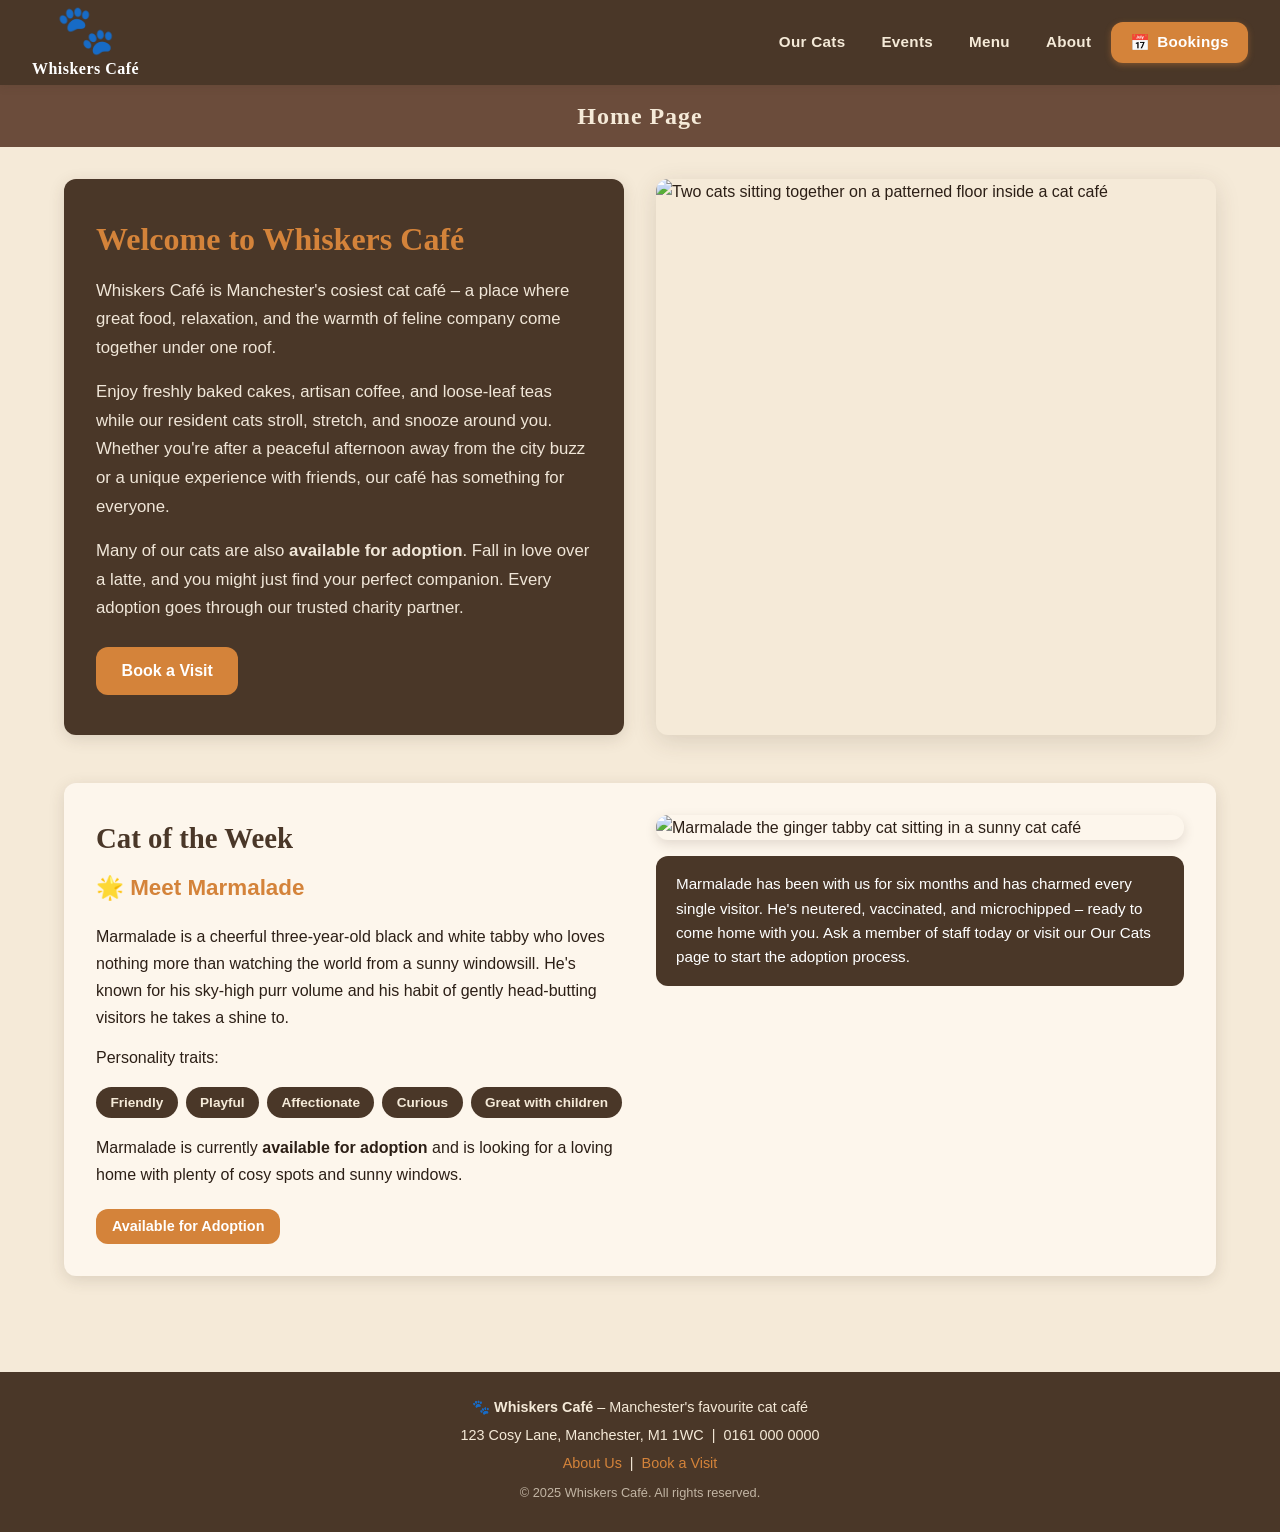
==== Pages/index.html @ 0d64968f "Add files via upload" ====
<!DOCTYPE html>
<html lang="en">
<head>
  <meta charset="UTF-8" />
  <meta name="viewport" content="width=device-width, initial-scale=1.0" />
  <title>Whiskers Café – Home</title>
  <!-- Link to the shared stylesheet for all pages -->
  <link rel="stylesheet" href="../CSS/style.css" />
  <!-- Google Fonts are loaded inside the CSS @import -->
</head>
<body>

  <!--NAVIGATION BAR (shared across every page)-->
  <nav class="navbar" role="navigation" aria-label="Main navigation">

    <!-- Logo: café name + paw print emoji -->
    <a href="index.html" class="nav-logo" aria-label="Whiskers Café home">
      <span class="paw-icon" aria-hidden="true">🐾</span>
      <span class="logo-text">Whiskers Café</span>
    </a>

    <!-- Hamburger button – visible only on mobile via CSS -->
    <button class="nav-toggle" aria-controls="nav-links" aria-expanded="false"
            aria-label="Toggle navigation menu">
      <span></span><span></span><span></span>
    </button>

    <!-- Navigation links list -->
    <ul class="nav-links" id="nav-links" role="list">
      <li><a href="OurCats.html">Our Cats</a></li>
      <li><a href="events.html">Events</a></li>
      <li><a href="menu.html">Menu</a></li>
      <li><a href="about.html">About</a></li>
      <!-- Bookings button stands out with special styling and calendar icon -->
      <li>
        <a href="bookings.html" class="btn-booking">
          <span class="cal-icon" aria-hidden="true">📅</span>
          Bookings
        </a>
      </li>
    </ul>

  </nav>
  <!-- end nav -->


  <!-- ============================================================
       PAGE TITLE BANNER
       ============================================================ -->
  <div class="page-banner" role="banner">
    <h1>Home Page</h1>
  </div>


  <!-- ============================================================
       MAIN CONTENT
       ============================================================ -->
  <main class="home-main">

    <!-- ──────────────────────────────────────────
         SECTION 1: Hero – intro text + café image
         Two-column layout (text left, image right)
         ────────────────────────────────────────── -->
    <section class="hero-section" aria-label="Welcome to Whiskers Café">

      <!-- Left column: introductory text box -->
      <div class="hero-text-box">
        <h2>Welcome to Whiskers Café</h2>
        <p>
          Whiskers Café is Manchester's cosiest cat café – a place where great food,
          relaxation, and the warmth of feline company come together under one roof.
        </p>
        <p>
          Enjoy freshly baked cakes, artisan coffee, and loose-leaf teas while our
          resident cats stroll, stretch, and snooze around you. Whether you're after
          a peaceful afternoon away from the city buzz or a unique experience with
          friends, our café has something for everyone.
        </p>
        <p>
          Many of our cats are also <strong>available for adoption</strong>. Fall in
          love over a latte, and you might just find your perfect companion.
          Every adoption goes through our trusted charity partner.
        </p>
        <!-- CTA links to the Bookings page -->
        <a href="bookings.html" class="btn-cta">Book a Visit</a>
      </div>

      <!-- Right column: hero photograph of café cats -->
      <div class="hero-image">
        <img
          src="../Digital Assets/furrycatsonfloor.jpg"
          alt="Two cats sitting together on a patterned floor inside a cat café"
          loading="lazy"
        />
      </div>

    </section>
    <!-- end hero section -->


    <!-- ──────────────────────────────────────────
         SECTION 2: Cat of the Week
         Two-column (text left, image + caption right)
         ────────────────────────────────────────── -->
    <section class="cotw-section" aria-label="Cat of the Week">

      <!-- Left column: cat details -->
      <div class="cotw-text">
        <h2>Cat of the Week</h2>
        <p class="cotw-name">🌟 Meet Marmalade</p>
        <p>
          Marmalade is a cheerful three-year-old black and white tabby who loves nothing more
          than watching the world from a sunny windowsill. He's known for his
          sky-high purr volume and his habit of gently head-butting visitors he
          takes a shine to.
        </p>
        <p>Personality traits:</p>
        <ul class="cotw-traits">
          <li>Friendly</li>
          <li>Playful</li>
          <li>Affectionate</li>
          <li>Curious</li>
          <li>Great with children</li>
        </ul>
        <p>
          Marmalade is currently <strong>available for adoption</strong> and is looking
          for a loving home with plenty of cosy spots and sunny windows.
        </p>
        <span class="adoption-badge">Available for Adoption</span>
      </div>

      <!-- Right column: cat photo + caption box underneath -->
      <div class="cotw-image-col">
        <img
          src="../Digital Assets/Catinbasket.jpg"
          alt="Marmalade the ginger tabby cat sitting in a sunny cat café"
          loading="lazy"
        />
        <!-- Caption box below the image -->
        <div class="cotw-caption">
          Marmalade has been with us for six months and has charmed every single
          visitor. He's neutered, vaccinated, and microchipped – ready to come home
          with you. Ask a member of staff today or visit our Our Cats page to
          start the adoption process.
        </div>
      </div>

    </section>
    <!-- end cat of the week section -->

  </main>
  <!-- end main -->


  <!-- FOOTER (shared across every page)-->
  <footer>
    <p>🐾 <strong>Whiskers Café</strong> – Manchester's favourite cat café</p>
    <p>123 Cosy Lane, Manchester, M1 1WC &nbsp;|&nbsp; 0161 000 0000</p>
    <p>
      <a href="about.html">About Us</a> &nbsp;|&nbsp;
      <a href="bookings.html">Book a Visit</a>
    </p>
    <p style="margin-top:0.5rem; font-size:0.8rem; opacity:0.7;">
      &copy; 2025 Whiskers Café. All rights reserved.
    </p>
  </footer>

  <!-- Link to the shared JavaScript file -->
  <script src="../JS/Script.js"></script>
</body>
</html>
---- CSS/style.css ----
/* TABLE OF CONTENTS:
   1. CSS Variables & Reset
   2. Global / Base Styles
   3. Navigation Bar (shared across all pages)
   4. Page Title Banner (shared across all pages)
   5. Footer (shared across all pages)
   6. HOME PAGE
   7. OUR CATS PAGE
   8. EVENTS PAGE
   9. MENU PAGE 
   10.ABOUT PAGE
   11.BOOKINGS PAGE
   12.Responsiveness / Media Queries
  = */


/* 
   1. CSS VARIABLES & RESET */

/* CSS custom properties (variables) for the colour scheme.
   Changing a value here updates it everywhere on the site. */
:root {
  --beige:        #f5ead8;   /* Light beige – main page background       */
  --cream:        #fdf6ec;   /* Cream – card & form backgrounds           */
  --brown-dark:   #4a3728;   /* Dark brown – nav, headings, card bodies   */
  --brown-mid:    #6b4c3b;   /* Mid brown – secondary backgrounds         */
  --brown-light:  #8b6653;   /* Light brown – borders, subtle accents     */
  --orange:       #d4833a;   /* Warm orange – primary highlight / CTAs    */
  --orange-hover: #b85e25;   /* Darker orange – button hover states       */
  --white:        #ffffff;
  --text-dark:    #2c1f16;   /* Very dark brown for body text             */
  --shadow:       rgba(74, 55, 40, 0.15);

  --font-display: 'Playfair Display', Georgia, serif;   /* headings        */
  --font-body:    'Lato', Arial, sans-serif;            /* body / UI text  */

  --radius:  12px;   /* Standard border-radius for cards / buttons */
  --radius-sm: 6px;
  --transition: 0.3s ease;
}

/* Universal box-sizing reset – prevents padding from adding to element width */
*, *::before, *::after {
  box-sizing: border-box;
  margin: 0;
  padding: 0;
}

/* ============================================================
   2. GLOBAL / BASE STYLES
   ============================================================ */

/* Base page styling shared by all pages */
body {
  background-color: var(--beige);
  color: var(--text-dark);
  font-family: var(--font-body);
  font-size: 16px;
  line-height: 1.6;
  min-height: 100vh;
}

/* Import Google Fonts for the display (heading) and body typefaces */
@import url('https://fonts.googleapis.com/css2?family=Playfair+Display:wght@400;600;700&family=Lato:wght@300;400;700&display=swap');

/* Smooth scrolling for any anchor links */
html { scroll-behavior: smooth; }

/* All images are responsive by default */
img {
  max-width: 100%;
  height: auto;
  display: block;
}

/* Utility – visually hidden but accessible to screen readers */
.sr-only {
  position: absolute;
  width: 1px; height: 1px;
  overflow: hidden;
  clip: rect(0,0,0,0);
  white-space: nowrap;
}

/* ============================================================
   3. NAVIGATION BAR
   Shared component – appears on every page
   ============================================================ */

/* Outer nav wrapper */
.navbar {
  background-color: var(--brown-dark);
  padding: 0 2rem;
  display: flex;
  align-items: center;
  justify-content: space-between;
  flex-wrap: wrap;
  gap: 0.5rem;
  min-height: 70px;
  position: sticky;
  top: 0;
  z-index: 1000;   /* Sits above all page content when scrolling */
  box-shadow: 0 2px 8px var(--shadow);
}

/* Logo block – sits on the left of the nav */
.nav-logo {
  display: flex;
  flex-direction: column;
  align-items: center;
  justify-content: center;
  gap: 0.3rem;
  text-decoration: none;
  padding: 0.4rem 0;
}

/* Paw print icon inside the logo */
.nav-logo .paw-icon {
  font-size: 3rem;
  line-height: 1;
}

/* Café name text next to the paw icon */
.nav-logo .logo-text {
  font-family: var(--font-display);
  font-size: 1rem;
  font-weight: 700;
  color: var(--white);
  letter-spacing: 0.03em;
  line-height: 1.2;
}

/* Container for the navigation links */
.nav-links {
  display: flex;
  align-items: center;
  gap: 0.25rem;
  list-style: none;
  flex-wrap: wrap;
}

/* Individual nav link anchor tags */
.nav-links a {
  display: inline-block;
  padding: 0.45rem 1rem;
  color: var(--beige);
  text-decoration: none;
  font-weight: 600;
  font-size: 0.95rem;
  border-radius: var(--radius-sm);
  transition: background var(--transition), color var(--transition);
  letter-spacing: 0.02em;
}

/* Hover state for standard nav links */
.nav-links a:hover,
.nav-links a:focus {
  background-color: var(--brown-light);
  color: var(--white);
  outline: none;
}

/* Active page indicator – highlights the current page link */
.nav-links a.active {
  background-color: var(--brown-mid);
  color: var(--white);
}

/* ── Bookings button – must stand out from other nav links ── */
.nav-links .btn-booking {
  background-color: var(--orange);
  color: var(--white);
  padding: 0.5rem 1.2rem;
  border-radius: var(--radius);
  display: flex;
  align-items: center;
  gap: 0.4rem;
  font-weight: 700;
  font-size: 0.95rem;
  box-shadow: 0 2px 6px rgba(212, 131, 58, 0.4);
  transition: background var(--transition), transform var(--transition), box-shadow var(--transition);
}

/* Hover animation for the Bookings button – slight lift effect */
.nav-links .btn-booking:hover,
.nav-links .btn-booking:focus {
  background-color: var(--orange-hover);
  transform: translateY(-2px);
  box-shadow: 0 4px 12px rgba(212, 131, 58, 0.5);
  outline: none;
}

/* Calendar icon inside the Bookings button */
.nav-links .btn-booking .cal-icon {
  font-size: 1rem;
}

/* Hamburger toggle button – hidden on desktop, shown on mobile */
.nav-toggle {
  display: none;
  flex-direction: column;
  gap: 5px;
  background: none;
  border: none;
  cursor: pointer;
  padding: 0.4rem;
}

.nav-toggle span {
  display: block;
  width: 25px;
  height: 3px;
  background-color: var(--beige);
  border-radius: 3px;
  transition: transform var(--transition), opacity var(--transition);
}

/* ============================================================
   4. PAGE TITLE BANNER
   The strip below the nav showing the page name
   ============================================================ */

.page-banner {
  background-color: var(--brown-mid);
  padding: 0.75rem 2rem;
  text-align: center;
}

.page-banner h1 {
  font-family: var(--font-display);
  color: var(--beige);
  font-size: 1.5rem;
  font-weight: 600;
  letter-spacing: 0.04em;
}

/* ============================================================
   5. FOOTER
   Shared component at the bottom of every page
   ============================================================ */

footer {
  background-color: var(--brown-dark);
  color: var(--beige);
  text-align: center;
  padding: 1.5rem 2rem;
  margin-top: 3rem;
  font-size: 0.9rem;
}

footer p { margin-bottom: 0.3rem; }
footer a { color: var(--orange); text-decoration: none; }
footer a:hover { text-decoration: underline; }


/* ============================================================
   6. HOME PAGE
   Styles specific to index.html
   ============================================================ */

/* ── Main content wrapper on the homepage ── */
.home-main {
  max-width: 1200px;
  margin: 0 auto;
  padding: 2rem 1.5rem 3rem;
}

/* ── Section 1: Hero split layout ──
   Left = intro text, Right = hero cat image */
.hero-section {
  display: grid;
  grid-template-columns: 1fr 1fr;
  gap: 2rem;
  align-items: center;
  margin-bottom: 3rem;
}

/* Dark brown text box used for intro copy */
.hero-text-box {
  background-color: var(--brown-dark);
  color: var(--white);
  padding: 2.5rem 2rem;
  border-radius: var(--radius);
  box-shadow: 0 4px 16px var(--shadow);
}

.hero-text-box h2 {
  font-family: var(--font-display);
  font-size: 2rem;
  color: var(--orange);
  margin-bottom: 1rem;
  line-height: 1.3;
}

.hero-text-box p {
  font-size: 1.05rem;
  line-height: 1.7;
  margin-bottom: 1rem;
  color: #f0e6d8;
}

/* CTA button inside the hero text box */
.hero-text-box .btn-cta {
  display: inline-block;
  margin-top: 0.5rem;
  background-color: var(--orange);
  color: var(--white);
  padding: 0.7rem 1.6rem;
  border-radius: var(--radius);
  font-weight: 700;
  text-decoration: none;
  transition: background var(--transition), transform var(--transition);
}

.hero-text-box .btn-cta:hover {
  background-color: var(--orange-hover);
  transform: translateY(-2px);
}

/* Hero image on the right side */
.hero-image {
  border-radius: var(--radius);
  overflow: hidden;
  box-shadow: 0 6px 24px var(--shadow);
  height: 100%;
  min-height: 320px;
}

.hero-image img {
  width: 100%;
  height: 100%;
  object-fit: cover;
}

/* ── Section 2: Cat of the Week ──
   Left = text, Right = image + caption */
.cotw-section {
  background-color: var(--cream);
  border-radius: var(--radius);
  padding: 2rem;
  display: grid;
  grid-template-columns: 1fr 1fr;
  gap: 2rem;
  align-items: start;
  box-shadow: 0 4px 16px var(--shadow);
}

/* Left column heading and info */
.cotw-text h2 {
  font-family: var(--font-display);
  font-size: 1.8rem;
  color: var(--brown-dark);
  margin-bottom: 0.5rem;
}

.cotw-text .cotw-name {
  font-size: 1.4rem;
  font-weight: 700;
  color: var(--orange);
  margin-bottom: 1rem;
}

.cotw-text p {
  color: var(--text-dark);
  margin-bottom: 0.75rem;
  line-height: 1.7;
}

/* Traits badge list */
.cotw-traits {
  display: flex;
  flex-wrap: wrap;
  gap: 0.5rem;
  margin: 1rem 0;
  list-style: none;
}

.cotw-traits li {
  background-color: var(--brown-dark);
  color: var(--beige);
  padding: 0.3rem 0.9rem;
  border-radius: 20px;
  font-size: 0.85rem;
  font-weight: 600;
}

/* Adoption badge */
.adoption-badge {
  display: inline-block;
  background-color: var(--orange);
  color: var(--white);
  padding: 0.4rem 1rem;
  border-radius: var(--radius);
  font-weight: 700;
  font-size: 0.9rem;
  margin-top: 0.5rem;
}

/* Right column: image + caption underneath */
.cotw-image-col {
  display: flex;
  flex-direction: column;
  gap: 1rem;
}

.cotw-image-col img {
  width: 100%;
  border-radius: var(--radius);
  box-shadow: 0 4px 12px var(--shadow);
  object-fit: cover;
  max-height: 340px;
}

/* Caption box beneath the cat of the week image */
.cotw-caption {
  background-color: var(--brown-dark);
  color: var(--white);
  padding: 1rem 1.25rem;
  border-radius: var(--radius);
  font-size: 0.95rem;
  line-height: 1.6;
}


/* ============================================================
   7. OUR CATS PAGE
   Styles specific to cats.html
   ============================================================ */

/* ── Filter bar ── */
.cats-main {
  max-width: 1200px;
  margin: 0 auto;
  padding: 2rem 1.5rem 3rem;
}

/* Filter / sort controls row */
.filter-bar {
  display: flex;
  gap: 0.75rem;
  flex-wrap: wrap;
  margin-bottom: 2rem;
  align-items: center;
}

.filter-bar label {
  font-weight: 700;
  color: var(--brown-dark);
  margin-right: 0.25rem;
}

/* Individual filter buttons (Age / Personality / Status) */
.filter-btn {
  background-color: var(--brown-dark);
  color: var(--beige);
  border: 2px solid transparent;
  padding: 0.45rem 1.1rem;
  border-radius: var(--radius);
  font-size: 0.9rem;
  font-weight: 600;
  cursor: pointer;
  font-family: var(--font-body);
  transition: background var(--transition), border-color var(--transition), transform var(--transition);
}

.filter-btn:hover,
.filter-btn.active-filter {
  background-color: var(--orange);
  border-color: var(--orange-hover);
  transform: translateY(-1px);
}

/* ── Cat profile grid ── */
.cats-grid {
  display: grid;
  grid-template-columns: repeat(3, 1fr);
  gap: 1.75rem;
}

/* Individual cat card */
.cat-card {
  background-color: var(--cream);
  border-radius: var(--radius);
  overflow: hidden;
  box-shadow: 0 4px 12px var(--shadow);
  transition: transform var(--transition), box-shadow var(--transition);
  cursor: pointer;
}

/* Hover effect – card lifts and shadow deepens */
.cat-card:hover {
  transform: translateY(-6px);
  box-shadow: 0 10px 28px rgba(74, 55, 40, 0.25);
}

/* Photo area at the top of each card */
.cat-card-img {
  width: 100%;
  height: 210px;
  object-fit: cover;
}

/* Text area below the photo */
.cat-card-body {
  background-color: var(--brown-dark);
  padding: 1.1rem 1.25rem 1.25rem;
  color: var(--white);
}

.cat-card-body h3 {
  font-family: var(--font-display);
  font-size: 1.25rem;
  color: var(--orange);
  margin-bottom: 0.3rem;
}

.cat-card-body .cat-meta {
  font-size: 0.88rem;
  color: #d8c5b0;
  margin-bottom: 0.5rem;
}

.cat-card-body p {
  font-size: 0.92rem;
  line-height: 1.55;
  color: #f0e6d8;
  margin-bottom: 0.75rem;
}

/* Adoption status badge inside each cat card */
.status-badge {
  display: inline-block;
  padding: 0.25rem 0.8rem;
  border-radius: 20px;
  font-size: 0.8rem;
  font-weight: 700;
  letter-spacing: 0.04em;
  text-transform: uppercase;
}

.status-available {
  background-color: #2e7d32;   /* Green – cat is available to adopt */
  color: #fff;
}

.status-reserved {
  background-color: #e65100;   /* Orange – cat has been reserved */
  color: #fff;
}

.status-resident {
  background-color: var(--brown-light);   /* Brown – permanent café cat */
  color: #fff;
}


/* ============================================================
   8. EVENTS PAGE
   Styles specific to events.html
   ============================================================ */

.events-main {
  max-width: 1200px;
  margin: 0 auto;
  padding: 2rem 1.5rem 3rem;
}

/* Two-column alternating layout for events (image | text) */
.event-card {
  display: grid;
  grid-template-columns: 1fr 1fr;
  gap: 2rem;
  margin-bottom: 2.5rem;
  background-color: var(--cream);
  border-radius: var(--radius);
  overflow: hidden;
  box-shadow: 0 4px 16px var(--shadow);
  transition: transform var(--transition);
}

.event-card:hover {
  transform: translateY(-4px);
}

/* Every second event reverses the column order so
   images alternate left and right for visual variety */
.event-card.reverse {
  direction: rtl;   /* reverses the visual column order  */
}

.event-card.reverse > * {
  direction: ltr;   /* reset text direction inside children */
}

/* Image side of an event card */
.event-img {
  width: 120%;
  height: 400px;
  object-fit: cover;
}

/* Text / info side of an event card */
.event-info {
  padding: 2rem 1.75rem;
  display: flex;
  flex-direction: column;
  justify-content: center;
  background-color: var(--brown-dark);
  color: var(--white);
}

.event-info .event-date {
  font-size: 0.85rem;
  font-weight: 700;
  color: var(--orange);
  text-transform: uppercase;
  letter-spacing: 0.08em;
  margin-bottom: 0.5rem;
}

.event-info h2 {
  font-family: var(--font-display);
  font-size: 1.6rem;
  color: var(--beige);
  margin-bottom: 0.75rem;
  line-height: 1.3;
}

.event-info p {
  font-size: 0.97rem;
  line-height: 1.65;
  color: #f0e6d8;
  margin-bottom: 1rem;
}

/* "Book a Spot" button inside event cards */
.btn-event {
  display: inline-block;
  background-color: var(--orange);
  color: var(--white);
  padding: 0.6rem 1.4rem;
  border-radius: var(--radius);
  font-weight: 700;
  text-decoration: none;
  align-self: flex-start;
  transition: background var(--transition), transform var(--transition);
}

.btn-event:hover {
  background-color: var(--orange-hover);
  transform: translateY(-2px);
}


/* ============================================================
   9. MENU PAGE
   Styles specific to menu.html
   ============================================================ */

.menu-main {
  max-width: 1200px;
  margin: 0 auto;
  padding: 2rem 1.5rem 3rem;
}

/* Section heading for Food / Drinks categories */
.menu-category-title {
  font-family: var(--font-display);
  font-size: 1.7rem;
  color: var(--brown-dark);
  margin: 2rem 0 1rem;
  padding-bottom: 0.5rem;
  border-bottom: 3px solid var(--orange);
  display: inline-block;
}

/* Grid of menu item cards – three per row */
.menu-grid {
  display: grid;
  grid-template-columns: repeat(3, 1fr);
  gap: 1.75rem;
  margin-bottom: 2rem;
}

/* Individual menu card */
.menu-card {
  background-color: var(--brown-dark);
  border-radius: var(--radius);
  overflow: hidden;
  box-shadow: 0 4px 12px var(--shadow);
  transition: transform var(--transition);
}

.menu-card:hover {
  transform: translateY(-5px);
}

/* Food / drink photo */
.menu-card-img {
  display: block;
  width: 100%;
  height: 220px;
  object-fit: cover;
}

/* Make the image respect the card's rounded corners at the top
   so the page background or cream doesn't show through. */
.menu-card-img {
  border-top-left-radius: var(--radius);
  border-top-right-radius: var(--radius);
}

/* Card text area */
.menu-card-body {
  background-color: var(--brown-dark);
  color: var(--white);
  padding: 1rem 1.2rem 1.2rem;
  border-bottom-left-radius: var(--radius);
  border-bottom-right-radius: var(--radius);
}

.menu-card-body h3 {
  font-family: var(--font-display);
  font-size: 1.15rem;
  color: var(--orange);
  margin-bottom: 0.3rem;
}

.menu-card-body p {
  font-size: 0.9rem;
  color: #f0e6d8;
  line-height: 1.5;
  margin-bottom: 0.6rem;
}

/* Price displayed at the bottom of each menu card */
.menu-price {
  font-size: 1.15rem;
  font-weight: 700;
  color: var(--beige);
}


/* ============================================================
   10. ABOUT PAGE
   Styles specific to about.html
   ============================================================ */

.about-main {
  max-width: 1200px;
  margin: 0 auto;
  padding: 2rem 1.5rem 3rem;
}

/* Gallery mosaic at the top of the About page */
.about-gallery {
  display: grid;
  /* Large left photo + two stacked right photos */
  grid-template-columns: 1.5fr 1fr;
  grid-template-rows: auto auto;
  gap: 1rem;
  margin-bottom: 2.5rem;
}

.about-gallery .gallery-large {
  grid-row: 1 / 3;   /* Spans both rows on the left */
  border-radius: var(--radius);
  overflow: hidden;
  box-shadow: 0 4px 16px var(--shadow);
}

.about-gallery .gallery-large img {
  width: 100%;
  height: 100%;
  object-fit: cover;
  min-height: 320px;
}

.about-gallery .gallery-small {
  border-radius: var(--radius);
  overflow: hidden;
  box-shadow: 0 4px 12px var(--shadow);
}

.about-gallery .gallery-small img {
  width: 100%;
  height: 400px;
  object-fit: cover;
}


.img-shift-down {
  object-fit: cover;
  object-position: 50% 50%; /* center the image crop horizontally and vertically */
}

/* About text / description block */
.about-description {
  background-color: var(--cream);
  border-radius: var(--radius);
  padding: 2.5rem 2rem;
  box-shadow: 0 4px 16px var(--shadow);
  margin-bottom: 2.5rem;
}

.about-description h2 {
  font-family: var(--font-display);
  font-size: 1.8rem;
  color: var(--brown-dark);
  margin-bottom: 1rem;
}

.about-description p {
  color: var(--text-dark);
  line-height: 1.75;
  margin-bottom: 0.8rem;
  font-size: 1.02rem;
}

/* ── Animal Care & Rules section ── */
.rules-section {
  background-color: var(--brown-dark);
  color: var(--white);
  border-radius: var(--radius);
  padding: 2.5rem 2rem;
  box-shadow: 0 4px 16px var(--shadow);
}

.rules-section h2 {
  font-family: var(--font-display);
  font-size: 1.8rem;
  color: var(--orange);
  margin-bottom: 1.5rem;
}

/* Grid of individual rule cards */
.rules-grid {
  display: grid;
  grid-template-columns: repeat(auto-fit, minmax(220px, 1fr));
  gap: 1.25rem;
}

/* Single rule card */
.rule-card {
  background-color: var(--brown-mid);
  border-radius: var(--radius);
  padding: 1.25rem 1.25rem 1.5rem;
  text-align: center;
  transition: transform var(--transition);
}

.rule-card:hover {
  transform: translateY(-4px);
}

/* Large emoji / icon at the top of each rule card */
.rule-icon {
  font-size: 2.4rem;
  display: block;
  margin-bottom: 0.75rem;
}

.rule-card h3 {
  font-size: 1rem;
  font-weight: 700;
  color: var(--orange);
  margin-bottom: 0.4rem;
}

.rule-card p {
  font-size: 0.88rem;
  color: #e8d8c8;
  line-height: 1.5;
}


/* ============================================================
   11. BOOKINGS PAGE
   Styles specific to bookings.html
   ============================================================ */

.bookings-main {
  max-width: 1200px;
  margin: 0 auto;
  padding: 2rem 1.5rem 3rem;
}

/* Top split layout: info text | cat photo */
.bookings-intro {
  display: grid;
  grid-template-columns: 1fr 1fr;
  gap: 2rem;
  align-items: stretch;
  margin-bottom: 2.5rem;
}

/* Left dark text box with introductory information */
.bookings-info-box {
  background-color: var(--brown-dark);
  color: var(--white);
  padding: 2rem 1.75rem;
  border-radius: var(--radius);
  box-shadow: 0 4px 16px var(--shadow);
}

.bookings-info-box h2 {
  font-family: var(--font-display);
  font-size: 1.6rem;
  color: var(--orange);
  margin-bottom: 1rem;
}

.bookings-info-box p {
  line-height: 1.7;
  color: #f0e6d8;
  margin-bottom: 0.75rem;
}

/* Detail items (icon + text) */
.booking-detail {
  display: flex;
  align-items: center;
  gap: 0.6rem;
  margin-bottom: 0.6rem;
  font-size: 0.95rem;
}

.booking-detail .detail-icon { font-size: 1.2rem; }

/* Right side cat image */
.bookings-img {
  border-radius: var(--radius);
  overflow: hidden;
  box-shadow: 0 4px 16px var(--shadow);
}

.bookings-img img {
  width: 100%;
  height: 100%;
  object-fit: cover;
  min-height: 280px;
}

/* ── Booking form ── */
.booking-form-wrapper {
  background-color: var(--cream);
  border-radius: var(--radius);
  padding: 2.5rem 2rem;
  box-shadow: 0 4px 16px var(--shadow);
  max-width: 680px;
  margin: 0 auto;
  overflow: visible;
}

.booking-form-wrapper h2 {
  font-family: var(--font-display);
  font-size: 1.6rem;
  color: var(--brown-dark);
  margin-bottom: 1.5rem;
  text-align: center;
}

/* Each form row (label + input stacked) */
.form-group {
  margin-bottom: 1.25rem;
}

/* Form labels */
.form-group label {
  display: block;
  font-weight: 700;
  color: var(--brown-dark);
  margin-bottom: 0.4rem;
  font-size: 0.95rem;
}

/* Inputs, selects and textareas share the same base style */
.form-group input,
.form-group select,
.form-group textarea {
  width: 100%;
  padding: 0.7rem 1rem;
  border: 2px solid var(--brown-light);
  border-radius: var(--radius-sm);
  background-color: var(--white);
  color: var(--text-dark);
  font-family: var(--font-body);
  font-size: 0.97rem;
  transition: border-color var(--transition), box-shadow var(--transition);
  position: relative;
}

.form-group select {
  -webkit-appearance: menulist-button;
  appearance: menulist-button;
  z-index: 9999 !important;
  position: relative !important;
  background-color: var(--white);
}

/* Focused field gets an orange outline ring */
.form-group input:focus,
.form-group select:focus,
.form-group textarea:focus {
  outline: none;
  border-color: var(--orange);
  box-shadow: 0 0 0 3px rgba(212, 131, 58, 0.2);
}

/* Terms and conditions checkbox row */
.form-check {
  display: flex;
  align-items: flex-start;
  gap: 0.6rem;
  margin-bottom: 1.5rem;
}

.form-check input[type="checkbox"] {
  width: 18px;
  height: 18px;
  min-width: 18px;
  margin-top: 0.1rem;
  accent-color: var(--orange);
  cursor: pointer;
}

.form-check label {
  font-size: 0.92rem;
  color: var(--text-dark);
  cursor: pointer;
}

/* Submit button */
.btn-submit {
  width: 100%;
  padding: 0.85rem;
  background-color: var(--orange);
  color: var(--white);
  border: none;
  border-radius: var(--radius);
  font-family: var(--font-body);
  font-size: 1.05rem;
  font-weight: 700;
  cursor: pointer;
  letter-spacing: 0.04em;
  transition: background var(--transition), transform var(--transition), box-shadow var(--transition);
}

.btn-submit:hover,
.btn-submit:focus {
  background-color: var(--orange-hover);
  transform: translateY(-2px);
  box-shadow: 0 4px 14px rgba(212, 131, 58, 0.4);
}

/* ── Validation error messages ── */
.error-msg {
  color: #c62828;
  font-size: 0.85rem;
  margin-top: 0.3rem;
  display: none;   /* Hidden by default; shown by JS when needed */
}

/* ── Success message shown after booking ──
   Hidden initially; JS fades it in */
.success-message {
  display: none;
  text-align: center;
  padding: 2rem;
  background-color: var(--brown-dark);
  border-radius: var(--radius);
  color: var(--white);
  margin-top: 1.5rem;
  animation: fadeInUp 0.6s ease forwards;
}

.success-message .success-icon {
  font-size: 3.5rem;
  display: block;
  margin-bottom: 1rem;
  animation: bounceIn 0.6s 0.3s both;
}

.success-message h3 {
  font-family: var(--font-display);
  font-size: 1.6rem;
  color: var(--orange);
  margin-bottom: 0.5rem;
}

.success-message p {
  font-size: 1rem;
  color: #f0e6d8;
}

/* ── Keyframe animations used by the success message ── */
@keyframes fadeInUp {
  from { opacity: 0; transform: translateY(20px); }
  to   { opacity: 1; transform: translateY(0);    }
}

@keyframes bounceIn {
  0%   { transform: scale(0.5); opacity: 0; }
  60%  { transform: scale(1.15); }
  80%  { transform: scale(0.95); }
  100% { transform: scale(1); opacity: 1; }
}


/* ============================================================
   12. RESPONSIVE / MEDIA QUERIES
   ============================================================ */

/* ── Tablet breakpoint (max 900px) ── */
@media (max-width: 900px) {

  /* Navbar: stack links below the logo area */
  .nav-toggle {
    display: flex;   /* Show hamburger icon */
  }

  /* Nav links are hidden until toggled */
  .nav-links {
    display: none;
    width: 100%;
    flex-basis: 100%;
    order: 3;
    flex-direction: column;
    align-items: flex-start;
    padding: 0.75rem 0;
    gap: 0.15rem;
    background-color: var(--brown-mid);
    margin-top: 0.5rem;
  }

  .nav-links.open {
    display: flex;   /* JS toggles this class to show the menu */
  }

  .nav-links a,
  .nav-links .btn-booking {
    width: 100%;
    justify-content: flex-start;
  }

  /* Homepage: stack hero and cat of the week into single columns */
  .hero-section,
  .cotw-section,
  .bookings-intro {
    grid-template-columns: 1fr;
  }

  /* Events and bookings page: stack columns */
  .event-card {
    grid-template-columns: 1fr;
  }

  .event-card.reverse { direction: ltr; }

  /* 3-col grids drop to 2 columns on tablet */
  .cats-grid,
  .menu-grid {
    grid-template-columns: repeat(2, 1fr);
  }

  /* About gallery: stack left and right */
  .about-gallery {
    grid-template-columns: 1fr;
  }

  .about-gallery .gallery-large { grid-row: auto; }
}

/* ── Mobile breakpoint (max 600px) ── */
@media (max-width: 600px) {

  .page-banner h1 { font-size: 1.2rem; }

  .hero-text-box h2 { font-size: 1.5rem; }

  /* All multi-column grids become single column on mobile */
  .cats-grid,
  .menu-grid,
  .rules-grid {
    grid-template-columns: 1fr;
  }

  .cotw-section,
  .hero-section,
  .bookings-intro,
  .event-card {
    grid-template-columns: 1fr;
  }

  .booking-form-wrapper {
    padding: 1.5rem 1.25rem;
    overflow: visible;
  }

  .booking-form-wrapper,
  .bookings-main,
  .bookings-intro,
  .form-group {
    overflow: visible;
  }

  .form-group select {
    z-index: 9999 !important;
    position: relative !important;
  }

  .nav-links,
  .nav-toggle {
    position: relative;
    z-index: 1001;
  }
}
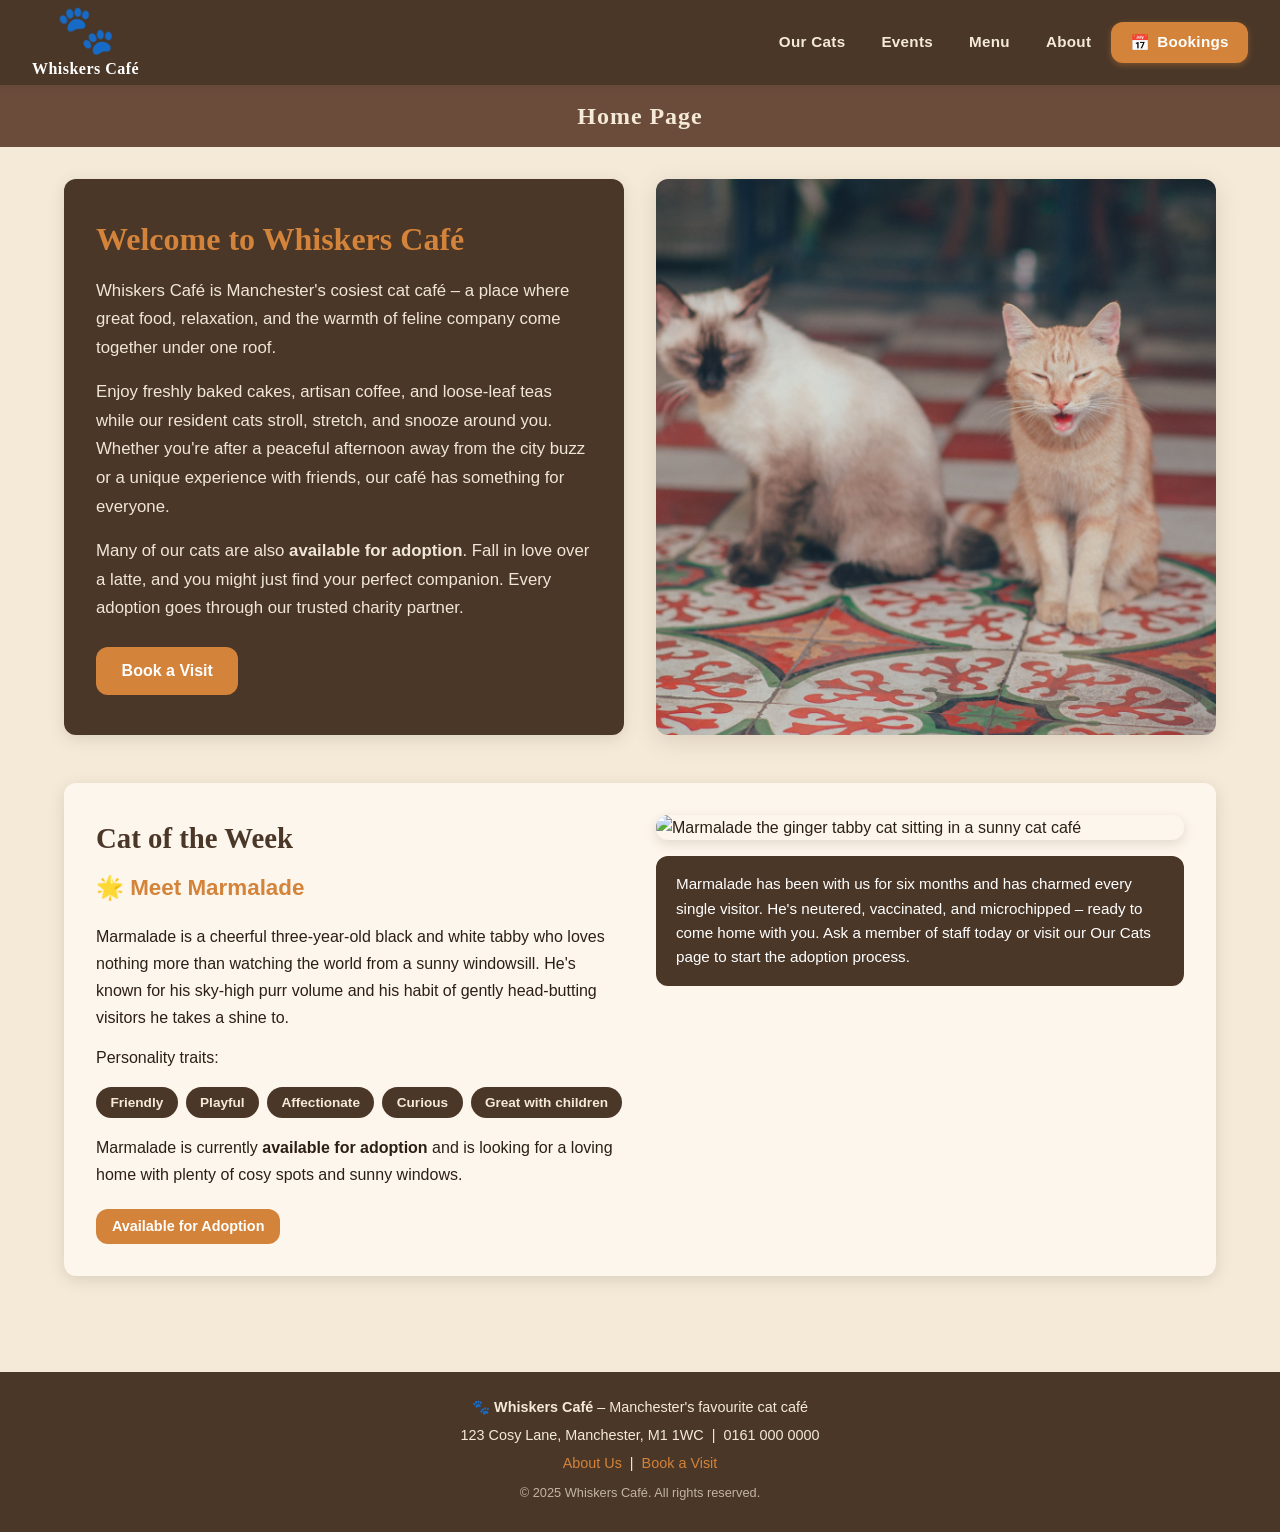
==== commit 4a53b81e: "Add files via upload" ====
--- a/Pages/index.html
+++ b/Pages/index.html
@@ -3,6 +3,7 @@
 <head>
   <meta charset="UTF-8" />
   <meta name="viewport" content="width=device-width, initial-scale=1.0" />
+  <meta name="description" content="Visit Whiskers Café for a unique cat café experience. Meet friendly cats, enjoy food and drinks, learn about adoption opportunities and book your visit online." />
   <title>Whiskers Café – Home</title>
   <!-- Link to the shared stylesheet for all pages -->
   <link rel="stylesheet" href="../CSS/style.css" />
--- a/CSS/style.css
+++ b/CSS/style.css
@@ -190,6 +190,13 @@
   outline: none;
 }
 
+/* When the Bookings button is the active page, keep the prominent orange styling */
+.nav-links .btn-booking.active {
+  background-color: var(--orange);
+  color: var(--white);
+  box-shadow: 0 6px 18px rgba(212, 131, 58, 0.55);
+}
+
 /* Calendar icon inside the Bookings button */
 .nav-links .btn-booking .cal-icon {
   font-size: 1rem;
@@ -1205,7 +1212,7 @@
   }
 
   .form-group select {
-    z-index: 9999 !important;
+    z-index: 1000 !important;
     position: relative !important;
   }
 
